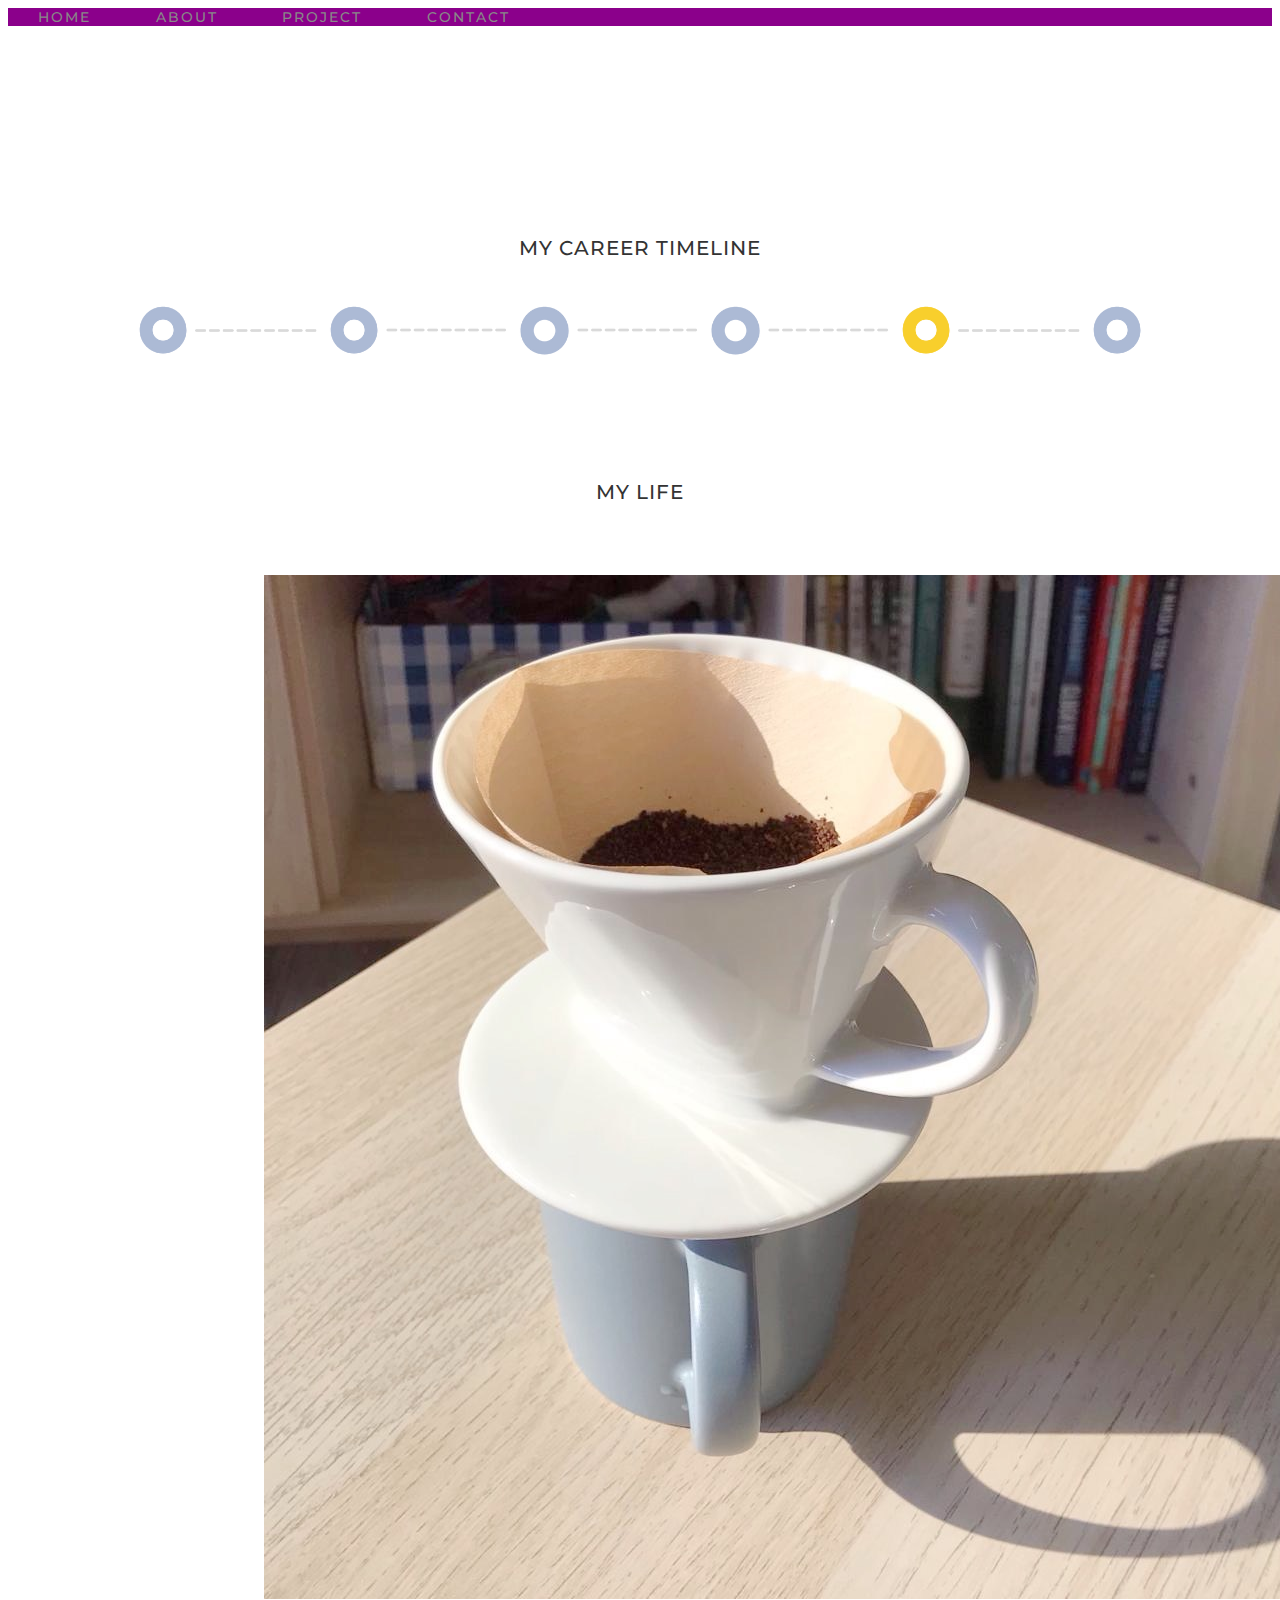
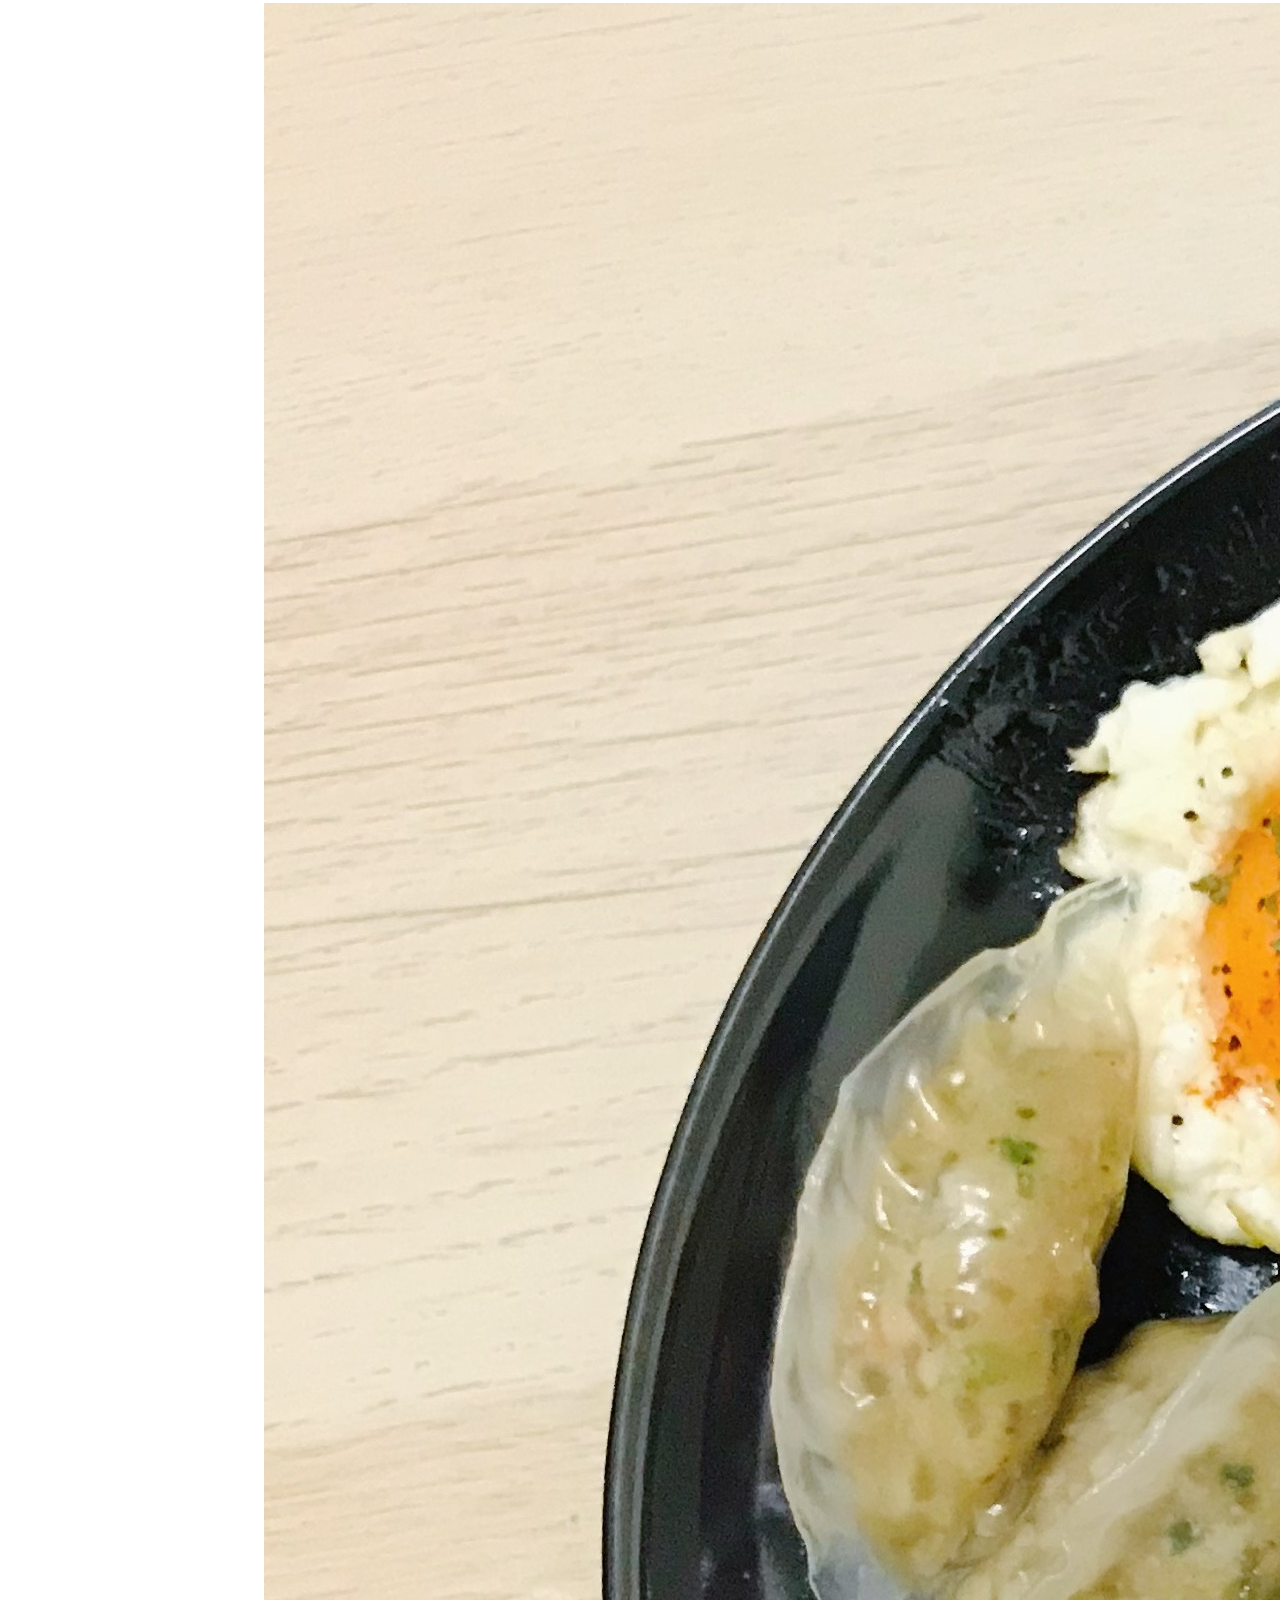
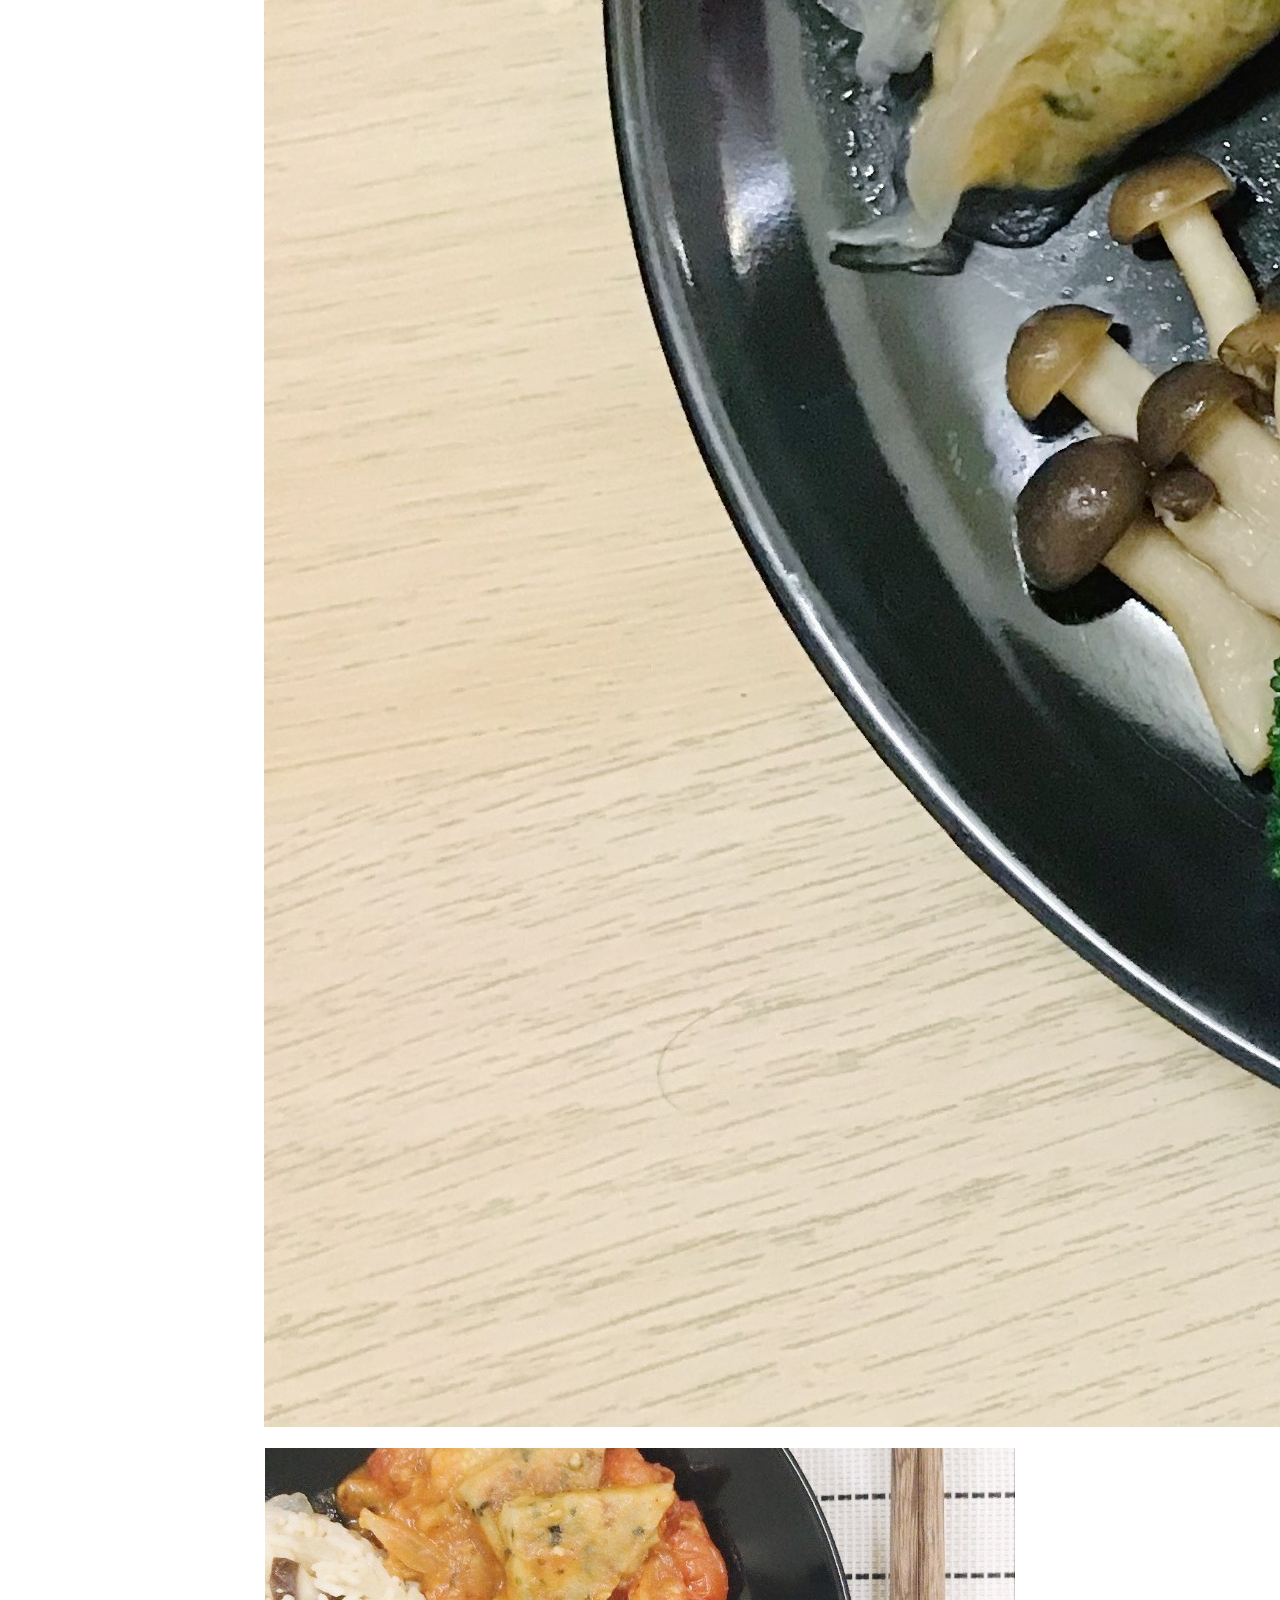
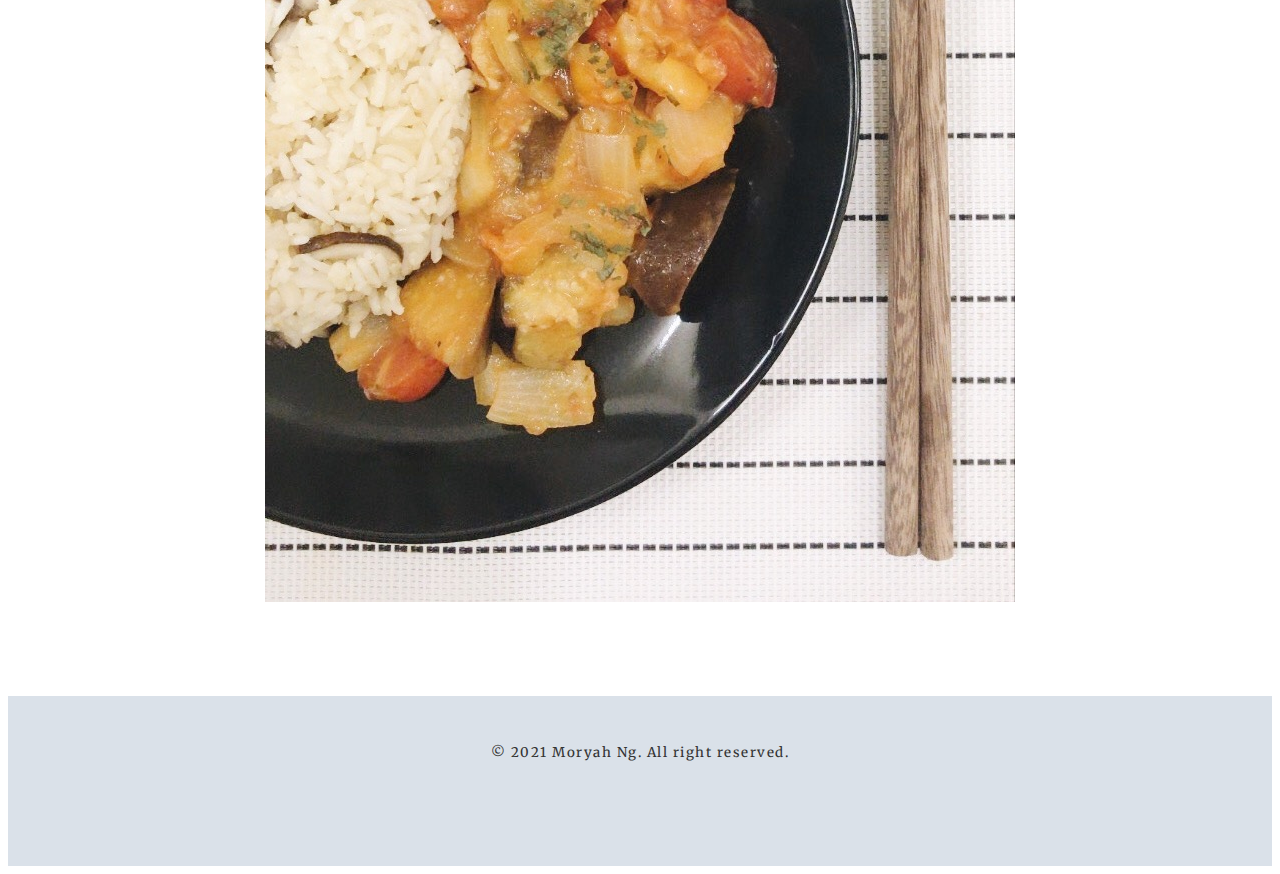
==== about.html @ 86f43a90 "first commit" ====
<!DOCTYPE html>
<html lang="en">
  <head>
    <meta charset="utf-8" />
    <title>A b o u t</title>
    <link href="https://cdn.jsdelivr.net/npm/bootstrap@5.1.3/dist/css/bootstrap.min.css" rel="stylesheet" integrity="sha384-1BmE4kWBq78iYhFldvKuhfTAU6auU8tT94WrHftjDbrCEXSU1oBoqyl2QvZ6jIW3" crossorigin="anonymous">

    <!--Google Fonts-->
    <link rel="preconnect" href="https://fonts.googleapis.com">
    <link rel="preconnect" href="https://fonts.gstatic.com" crossorigin>
    <link href="https://fonts.googleapis.com/css2?family=Montserrat:ital,wght@0,100;0,200;0,300;0,400;0,500;0,600;0,700;0,800;0,900;1,100;1,200;1,300;1,400;1,500;1,600;1,700;1,800;1,900&family=Roboto:ital,wght@0,100;0,300;0,400;0,500;0,700;0,900;1,100;1,300;1,400;1,500;1,700;1,900&display=swap" rel="stylesheet">
    <link rel="icon" href="#" />
    <link
    rel="stylesheet"
    href="https://cdnjs.cloudflare.com/ajax/libs/animate.css/4.1.1/animate.min.css">
    <link rel="stylesheet" href="./style.css" />

  </head>


  <body>

    <!--Navigation Bar-->
    <nav class="navbar fixed-top navbar-expand-sm navbar-light bg-light">
        <div class="container-fluid">
          <div class="collapse navbar-collapse" id="navbarNavAltMarkup">
            <div class="navbar-nav">
              <a class="nav-link active" aria-current="page" href="./index.html">Home</a>
              <a class="nav-link " href="./about.html">About</a>
              <a class="nav-link disabled" href="#">Project</a>
              <a class="nav-link " href="./contact.html">Contact</a>

            </div>
          </div>
        </div>
      </nav>




 

    <!--Timeline-->
    <div class="timeline">
    <h3>My Career Timeline</h3>  
      <div class="timeline-container">
        <div class="timeline-stop animate__animated animate__bounceIn" onclick="openTab('graduate')"></div>
        <div class="timeline-road animate__animated animate__rotateInDownLeft animate__delay-1s"></div>
        <div class="timeline-stop animate__animated animate__bounceIn animate__delay-1s" onclick="openTab('teacher')"></div>
        <div class="timeline-road animate__animated animate__rotateInDownLeft animate__delay-2s"></div>
        <div class="timeline-stop animate__animated animate__bounceIn animate__delay-2s" onclick="openTab('operation')"></div>
        <div class="timeline-road animate__animated animate__rotateInDownLeft animate__delay-3s"></div>
        <div class="timeline-stop animate__animated animate__bounceIn animate__delay-3s" onclick="openTab('coding')"></div>
        <div class="timeline-road animate__animated animate__rotateInDownLeft animate__delay-4s"></div>
        <div class="timeline-current animate__animated animate__bounceIn animate__delay-4s" onclick="openTab('xccelerate')""></div>
        <div class="timeline-road animate__animated animate__rotateInDownLeft animate__delay-5s"></div>
        <div class="timeline-stop animate__animated animate__bounceIn animate__delay-5s" onclick="openTab('system')""></div>
        <div class="timeline-details" id="graduate" style="display: none">
        <h3>Education</h3>
        <br>
        <p>Hong Kong Baptist University
          <br>Bachelor's degree in Visual Arts
          <br>2012 – 2016</p>
        </div>
        <div class="timeline-details" id="teacher" style="display: none">        
          <h3>Art Teacher</h3>
          <br>
          <p>Designed curriculum and taught students aged 4-12
            <br>Managed the centreʼs class schedule and roster for colleagues
            <br>Communicated with parents to maintain a good relationship
            <br>Supervised part-time staffs</p></div>
        <div class="timeline-details" id="operation" style="display: none">
          <h3>Management</h3>
          <br>
          <p>Supervised and trained new staff for operation flow
          <br>Ensure employees have appropriate training and other resources to perform their jobs
          <br>Generated monthly reports of centres’ performance</p>
        </div>
        <div class="timeline-details" id="coding" style="display: none">
          <h3>Ed-tech</h3>
          <br>
          <p>Designing an operation workflow for the CS team, administration
          <br>Setting up automation and reducing errors in manual processes
          <br>Exploring partnership with schools and companies
          <br>Make sure each project is on schedule and in line with the proposals
          <br>Developing ideas and managing project</p>
        </div>
        <div class="timeline-details" id="xccelerate" style="display: none">
          <h3>Coding Bootcamp</h3>
          <br>
          <p>Here I am. And you know what?</p>
          <br>
          <p id="codingJoke"></p>
        </div>
        <div class="timeline-details" id="system" style="display: none">
          <h3>Goal</h3>
          <br>
          <p>Build up an education Information Management System
            <br> Start my own project
          </p>
        </div>
      </div>
    </div>
    

      <!-- Gallery -->
      <img class="wow gallery-bg animate__animated animate__rollIn animate__delay-0.5s " src="./images/shape_2.png" data-wow-offset="250" alt="">

      <div class="photogallery">
        <h3>My Life</h3> 
        <br>
        <br>
        <div class="row">
          <div class="col-lg-4 col-md-12 mb-4 mb-lg-0">
            <img
              src="./images/1.jpg"
              class="photoitem w-100 shadow-1-strong rounded mb-4"
              alt=""
            />
        
            <img
              src="./images/6.jpg"
              class="w-100 shadow-1-strong rounded mb-4"
              alt=""
            />
          </div>
          
        
          <div class="col-lg-4 mb-4 mb-lg-0">
            <img
              src="./images/3.JPG"
              class="w-100 shadow-1-strong rounded mb-4"
              alt=""
            />
        
            <img
              src="./images/7.JPG"
              class="w-100 shadow-1-strong rounded mb-4"
              alt=""
            />
          </div>
        

          
          <div class="col-lg-4 mb-4 mb-lg-0">
            <img
              src="./images/painting.jpg"
              class="w-100 shadow-1-strong rounded mb-4"
              alt=""
            />
        
            <img
              src="./images/2.JPG"
              class="w-100 shadow-1-strong rounded mb-4"
              alt=""
            />
          </div>


        </div>
        </div>

       
  <!--Footer-->
  <footer>
    <p>© 2021 Moryah Ng. All right reserved.</p>
  </footer>
    
  <script src="https://cdn.jsdelivr.net/npm/bootstrap@5.1.3/dist/js/bootstrap.bundle.min.js" integrity="sha384-ka7Sk0Gln4gmtz2MlQnikT1wXgYsOg+OMhuP+IlRH9sENBO0LRn5q+8nbTov4+1p" crossorigin="anonymous"></script>
  <script src="https://code.jquery.com/jquery-3.6.0.min.js" integrity="sha256-/xUj+3OJU5yExlq6GSYGSHk7tPXikynS7ogEvDej/m4=" crossorigin="anonymous"></script>
  <script src="./app.js" type="text/javascript"></script>
  <script src="wow.min.js"></script>
  <script>new WOW().init();</script>
</body>
---- style.css ----
@import url("https://fonts.googleapis.com/css2?family=Merriweather:ital,wght@0,300;0,400;0,700;0,900;1,300;1,400;1,700;1,900&family=Montserrat:ital,wght@0,100;0,200;0,300;0,400;0,500;0,600;0,700;0,800;0,900;1,100;1,200;1,300;1,400;1,500;1,600;1,700;1,800;1,900&display=swap");
/* General Setting */
body {
  font-family: "Merriweather", serif !important ;
  color: #333;
  font-size: 10pt;
  letter-spacing: 1.5px;
}

h1 {
  font-family: "Montserrat", sans-serif;
  font-weight: 500;
  font-size: 30px;
}
h2 {
  font-family: "Montserrat", sans-serif;
  font-weight: 400;
  font-size: 24px;
}

h3 {
  font-family: "Montserrat", sans-serif;
  font-weight: 500;
  font-size: 20px;
  text-transform: uppercase;
  letter-spacing: 1px;
}

/* General Setting - colors */
.white {
  color: white;
}

/* General Setting - background elements */


.profile-bg {
  right: 2vw;
  position: absolute;
  z-index: -1;
  width: 20vw;
}

.quote-bg2 {
  margin-right: 2vw;
  position: absolute;
  left: 10vw;
  z-index: -1;
  width: 20vw;
  margin-top: 20vh;
}

.quote-bg3 {
  margin-right: 2vw;
  position: absolute;
  right: 30vw;
  z-index: -1;
  width: 50px;
  margin-top: 60vh;
  opacity: 0.6;
}

.quote-bg {
  margin-right: 2vw;
  position: absolute;
  right: 20vw;
  z-index: -1;
  width: 10vw;
  margin-top: 30vh;
}

.message-bg {
  right: 2vw;
  position: absolute;
  z-index: -1;
  height: 35vw;
  bottom: -5vw;
}

.message-bg2 {
  left: 10vw;
  position: absolute;
  z-index: -1;
  height: 35vh;
}

.gallery-bg {
  right: -10vw;
  position: absolute;
  z-index: -1;
  bottom: -50vh;
}

@media only screen and (max-width: 990px) {
  .profile-bg {
    margin-left: 2vw;
    position: absolute;
    z-index: -1;
    width: 20vw;
    opacity: 0.5;
  }
  .profile-bg2 {
    display: none;
  }
  .quote-bg {
    margin-right: 2vw;
    position: absolute;
    right: 30vw;
    z-index: -1;
    width: 30vw;
    opacity: 0.6;
  }
}

/* Navigation Bar */
.navbar {
  background: darkmagenta;
}

.navbar-nav {
  margin-left: auto;
  margin-right: auto;
}

.nav-link {
  margin: 10px 30px;
  font-family: "Montserrat", sans-serif;
  font-weight: 500;
  font-size: 14px;
  color: #888;
  text-decoration: none;
  text-transform: uppercase;
  letter-spacing: 2px;
}



.profile {
  position: static;
  margin-top: 22.5vh;
  padding: 10px 15vw;
}

.profile-pic {
  padding: 20px;
}

.profile-pic-image {
  width: 100%;
  height: 100%;
  object-fit: cover;
  background: darkred;
}

.self-intro-container {
  background-color: #cddadb;
}

.self-intro {
  padding: 15%;
  text-align: left;
  width: auto;
}

.socialmedia {
  text-align: center;
  bottom: 0;
  padding: 10%;
}

.socialmedia-icon {
  margin: 0px 10px;
}



.quote {
  margin-top: 40vh;
  margin-bottom: 30vh;
  padding: 10px 15vw;
  text-align: center;
}

.personality {
  padding: 10px 15vw;
  text-align: center;
}

.card-group {
  margin-top: 10vh;
  margin-bottom: 25vh;
}

.card {
  border: 0px;
  background: none;
  text-align: center;
  z-index: -1;
}

.card-title {
  text-align: center;
}

.card-img-top {
  padding: 10% 30%;
}

.spotlight {
  position: absolute;
  right: 20%;
  min-width: 60%;
  min-height: 60%;
  z-index: -1;
}

.toast {
  display: initial;
  position: fixed;
  bottom: 5vh;
  font-family: "Montserrat", sans-serif;
  right: 5vh;
}

.whatsappIcon {
  display: none;
  position: fixed;
  bottom: 5vh;
  right: 5vh;
}
.whatsappIconImg {
  filter: drop-shadow(5px 5px 5px #666);
}

.whatsappIconImg:hover {
  filter: drop-shadow(2px 2px 3px #666);
  cursor: pointer;
}


.messageme {
  margin-top: 20vh;
  padding: 10px 25vw;
  text-align: center;
}

.formContainer {
  margin-top: 7.5vh;
  text-align: left;
}

.input-group-text {
  font-size: 8pt;
  text-transform: lowercase;
}

.input-group {
  margin-bottom: 15px;
}

.form-label {
  font-size: 8pt;
  text-transform: lowercase;
}

.btn-primary {
  background-color: #97c1a9 !important;
  border: 0px;
  padding-left: 15px;
  padding-right: 15px;
  font-family: "Montserrat", sans-serif;
}
.btn-primary:hover {
  background-color: #97c1a9;
  border: 0px;
  padding: 10px 20px;
  font-family: "Montserrat", sans-serif;
}

.btn-whatsapp {
  background-color: #6ebf63 !important;
  font-weight: 600;
}
.btn-whatsapp:hover {
  background-color: #6ebf63;
  padding: 4px 15px;
  font-weight: 600;
}

.mt-2.pt-2.border-top {
  text-align: center;
}

/* Timeline */
.timeline {
  position: static;
  padding: 10px 10vw;
  text-align: center;
  margin-top: 20vh;
}
.timeline-container {
  display: grid;
  grid-template-columns: 1fr 2.5fr 1fr 2.5fr 1fr 2.5fr 1fr 2.5fr 1fr 2.5fr 1fr;
  grid-template-rows: 100px;
}

.timeline-stop {
  background-image: url(images/timeline-stop.png);
  background-size: contain;
  background-repeat: no-repeat;
  background-position: center;
  cursor: pointer;
}

.timeline-current {
  background-image: url(images/timeline-current.png);
  background-size: contain;
  background-repeat: no-repeat;
  background-position: center;
  cursor: pointer;
}
.timeline-road {
  background-image: url(images/timeline-road.png);
  background-size: contain;
  background-repeat: no-repeat;
  background-position: center;
}

.timeline-details {
  display: none;
  grid-column: 3 / 10;
  grid-row: 2;
  border-radius: 10px;
  background-color: #e3e7f0;
  padding: 2% 10%;
  min-height: 200px;
}


/* Closable button inside the image */
.closebtn {
  position: absolute;
  top: 10px;
  right: 15px;
  color: white;
  font-size: 35px;
  cursor: pointer;
}

.photogallery{
  padding: 0px 20vw;
  margin: 10vh 0px;
  text-align: center;
}


.socialmedia {
  background-color: #dae1e9;
  padding: 20px;
}

footer {
  background-color: #dae1e9;
  height: 15vh;
  text-align: center;
  padding-top: 35px;
}
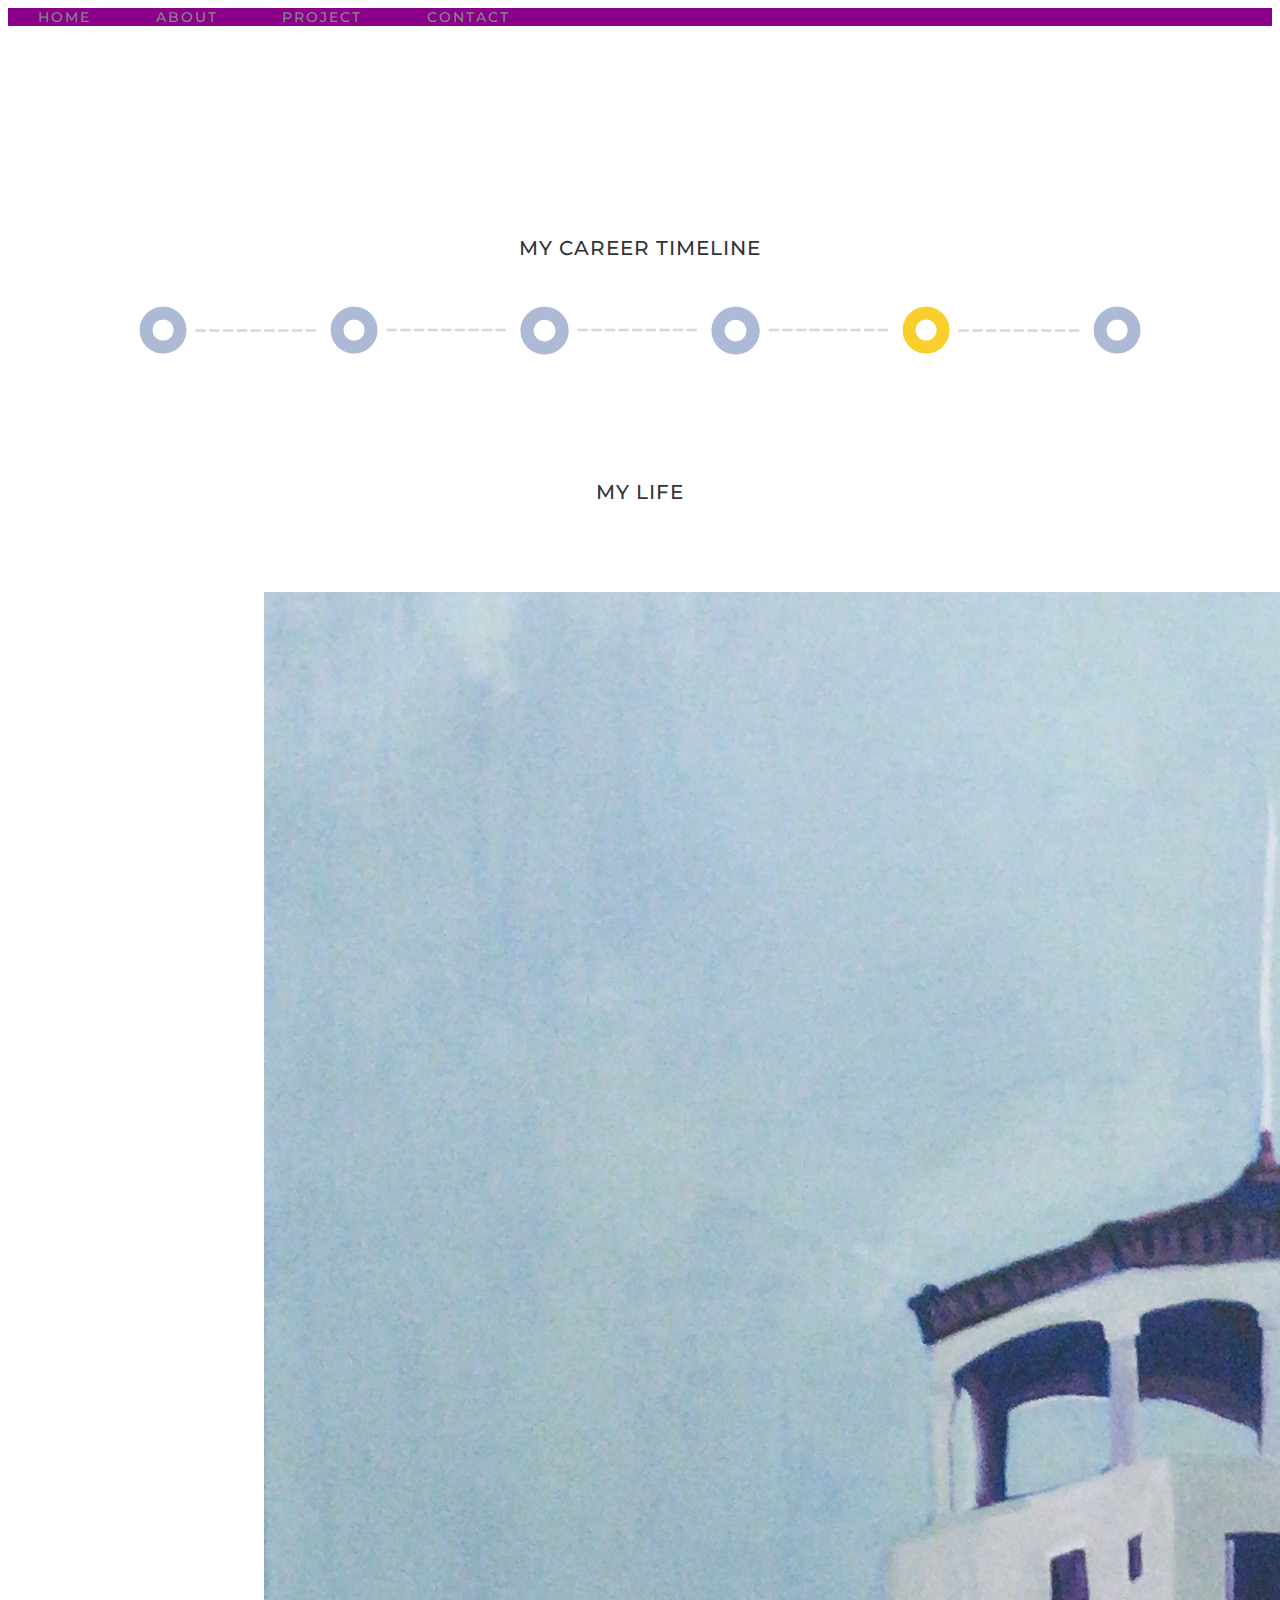
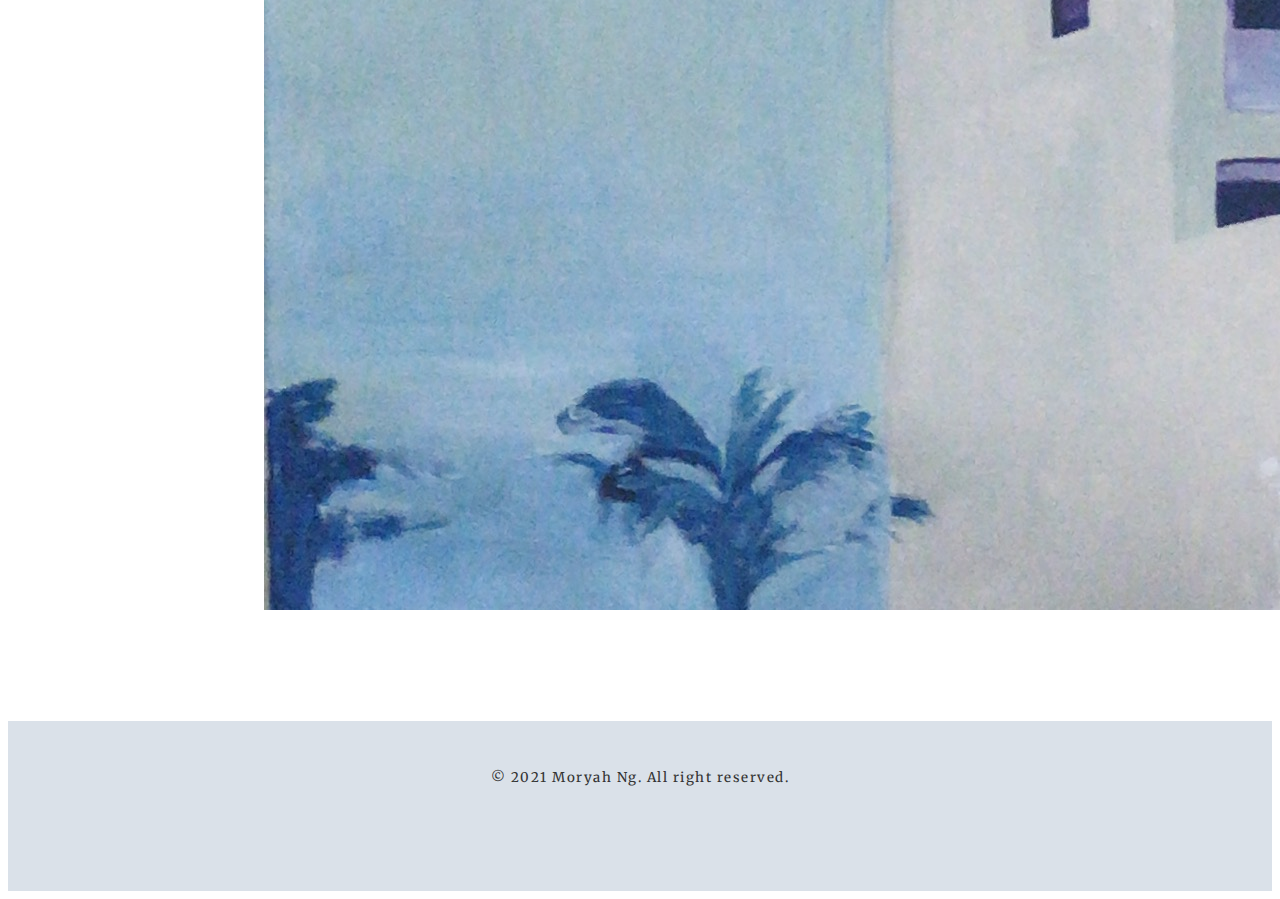
==== commit 2a05b9e9: "Version 2" ====
--- a/about.html
+++ b/about.html
@@ -128,13 +128,13 @@
         
           <div class="col-lg-4 mb-4 mb-lg-0">
             <img
-              src="./images/3.JPG"
+              src="./images/3.jpg"
               class="w-100 shadow-1-strong rounded mb-4"
               alt=""
             />
         
             <img
-              src="./images/7.JPG"
+              src="./images/7.jpg"
               class="w-100 shadow-1-strong rounded mb-4"
               alt=""
             />
@@ -144,13 +144,13 @@
           
           <div class="col-lg-4 mb-4 mb-lg-0">
             <img
-              src="./images/painting.jpg"
+              src="./images/painting.JPG"
               class="w-100 shadow-1-strong rounded mb-4"
               alt=""
             />
         
             <img
-              src="./images/2.JPG"
+              src="./images/2.jpg"
               class="w-100 shadow-1-strong rounded mb-4"
               alt=""
             />
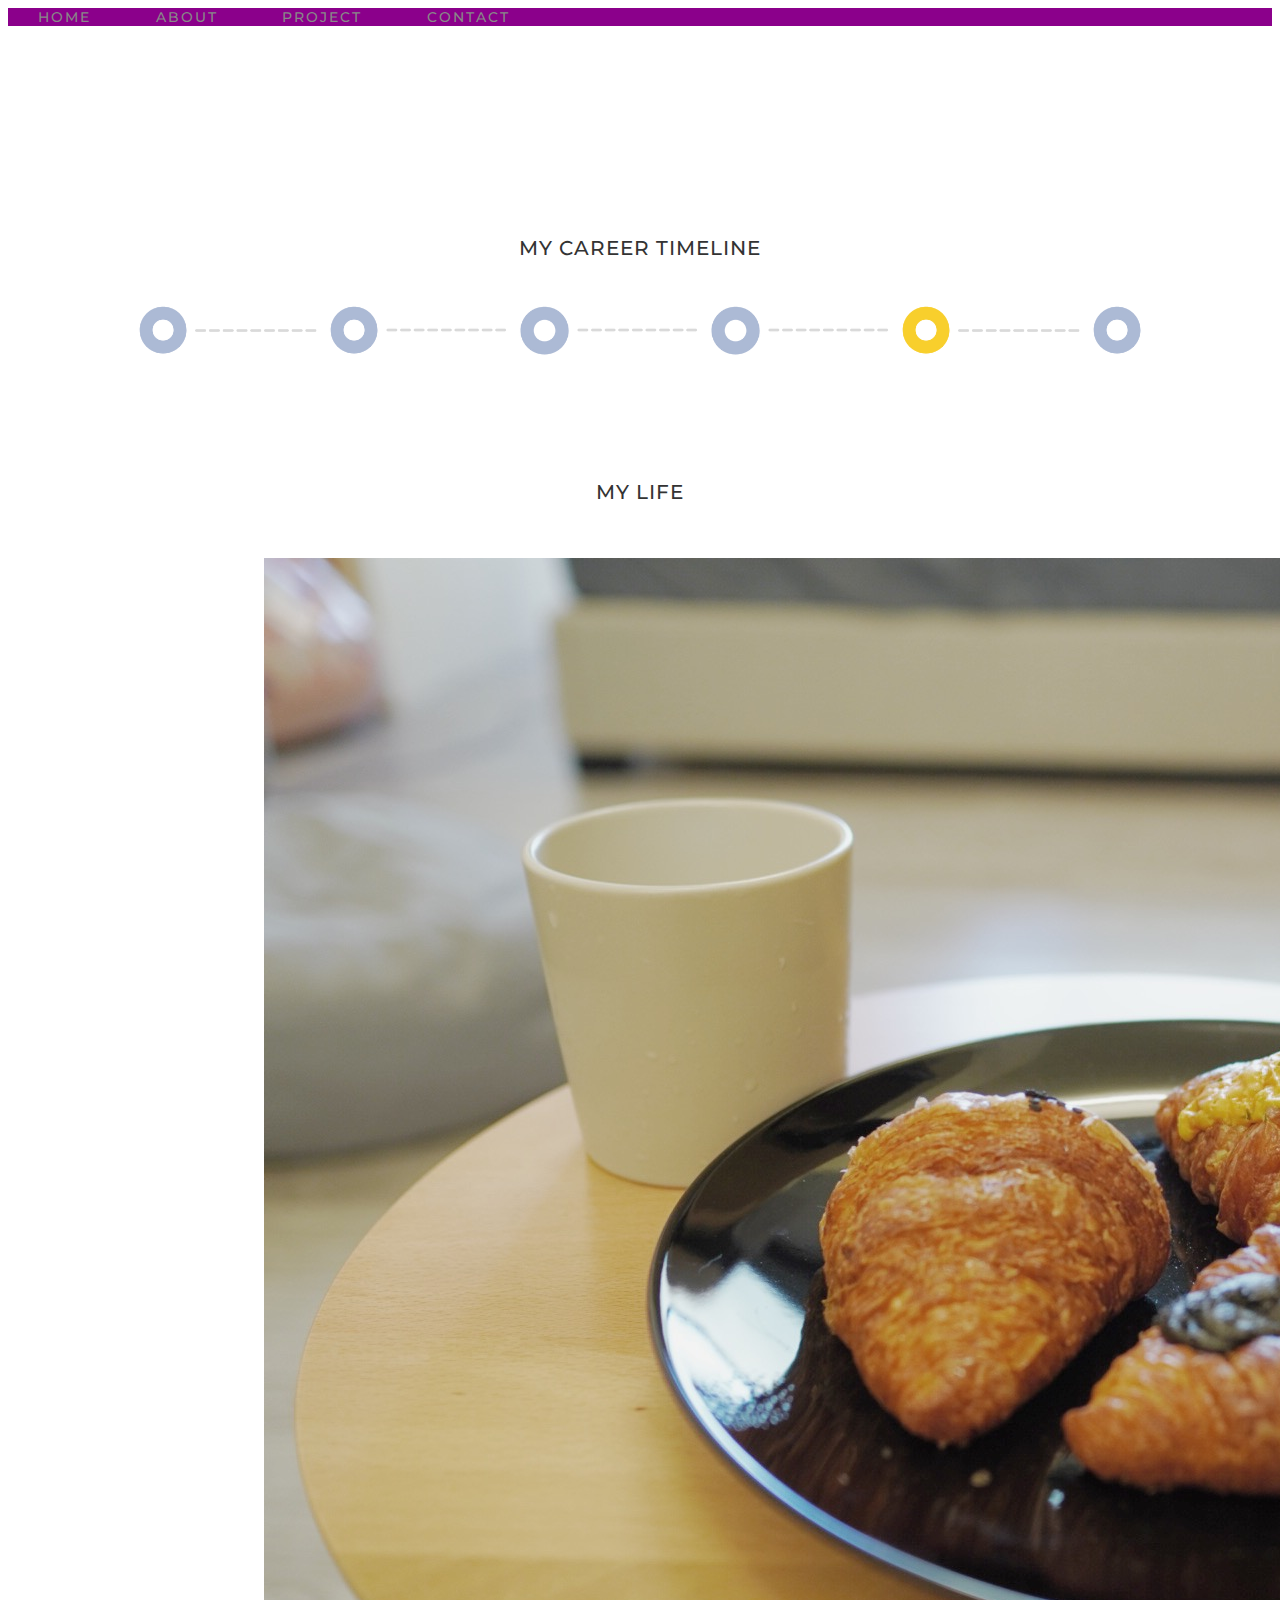
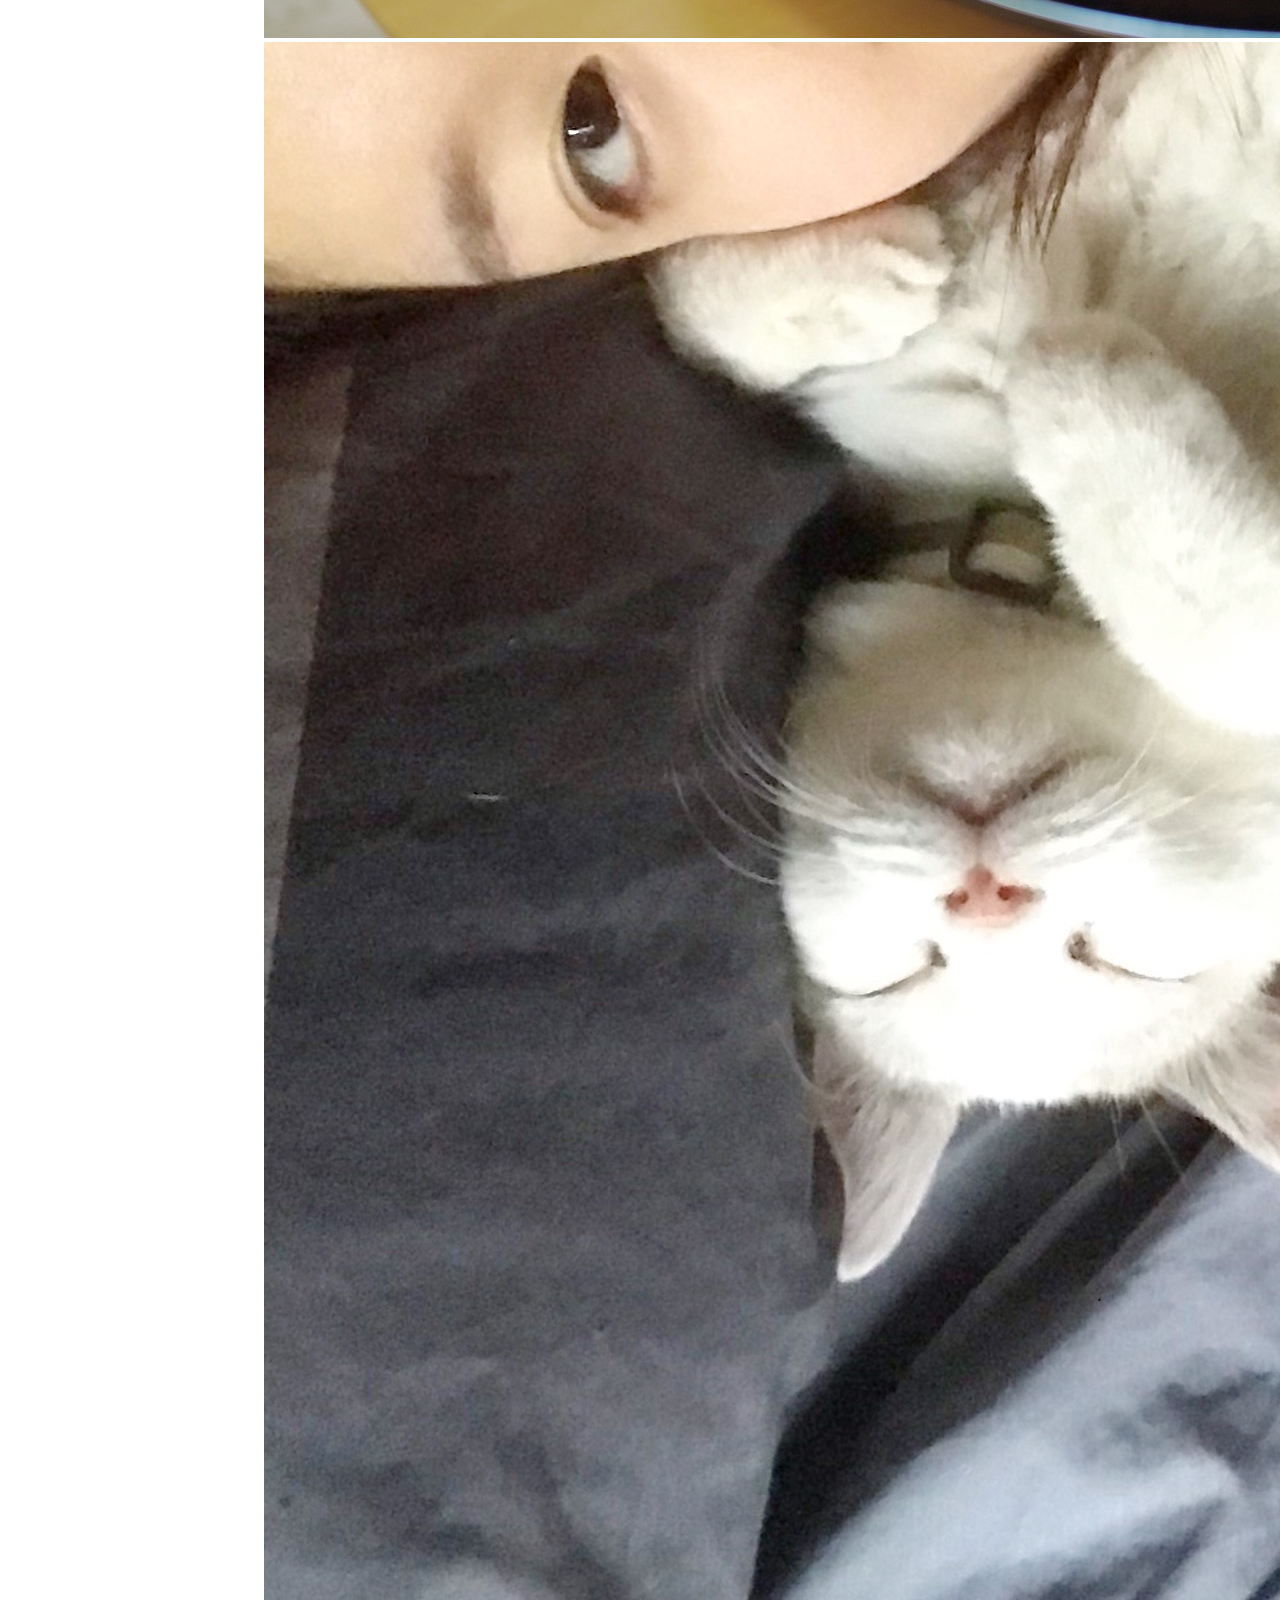
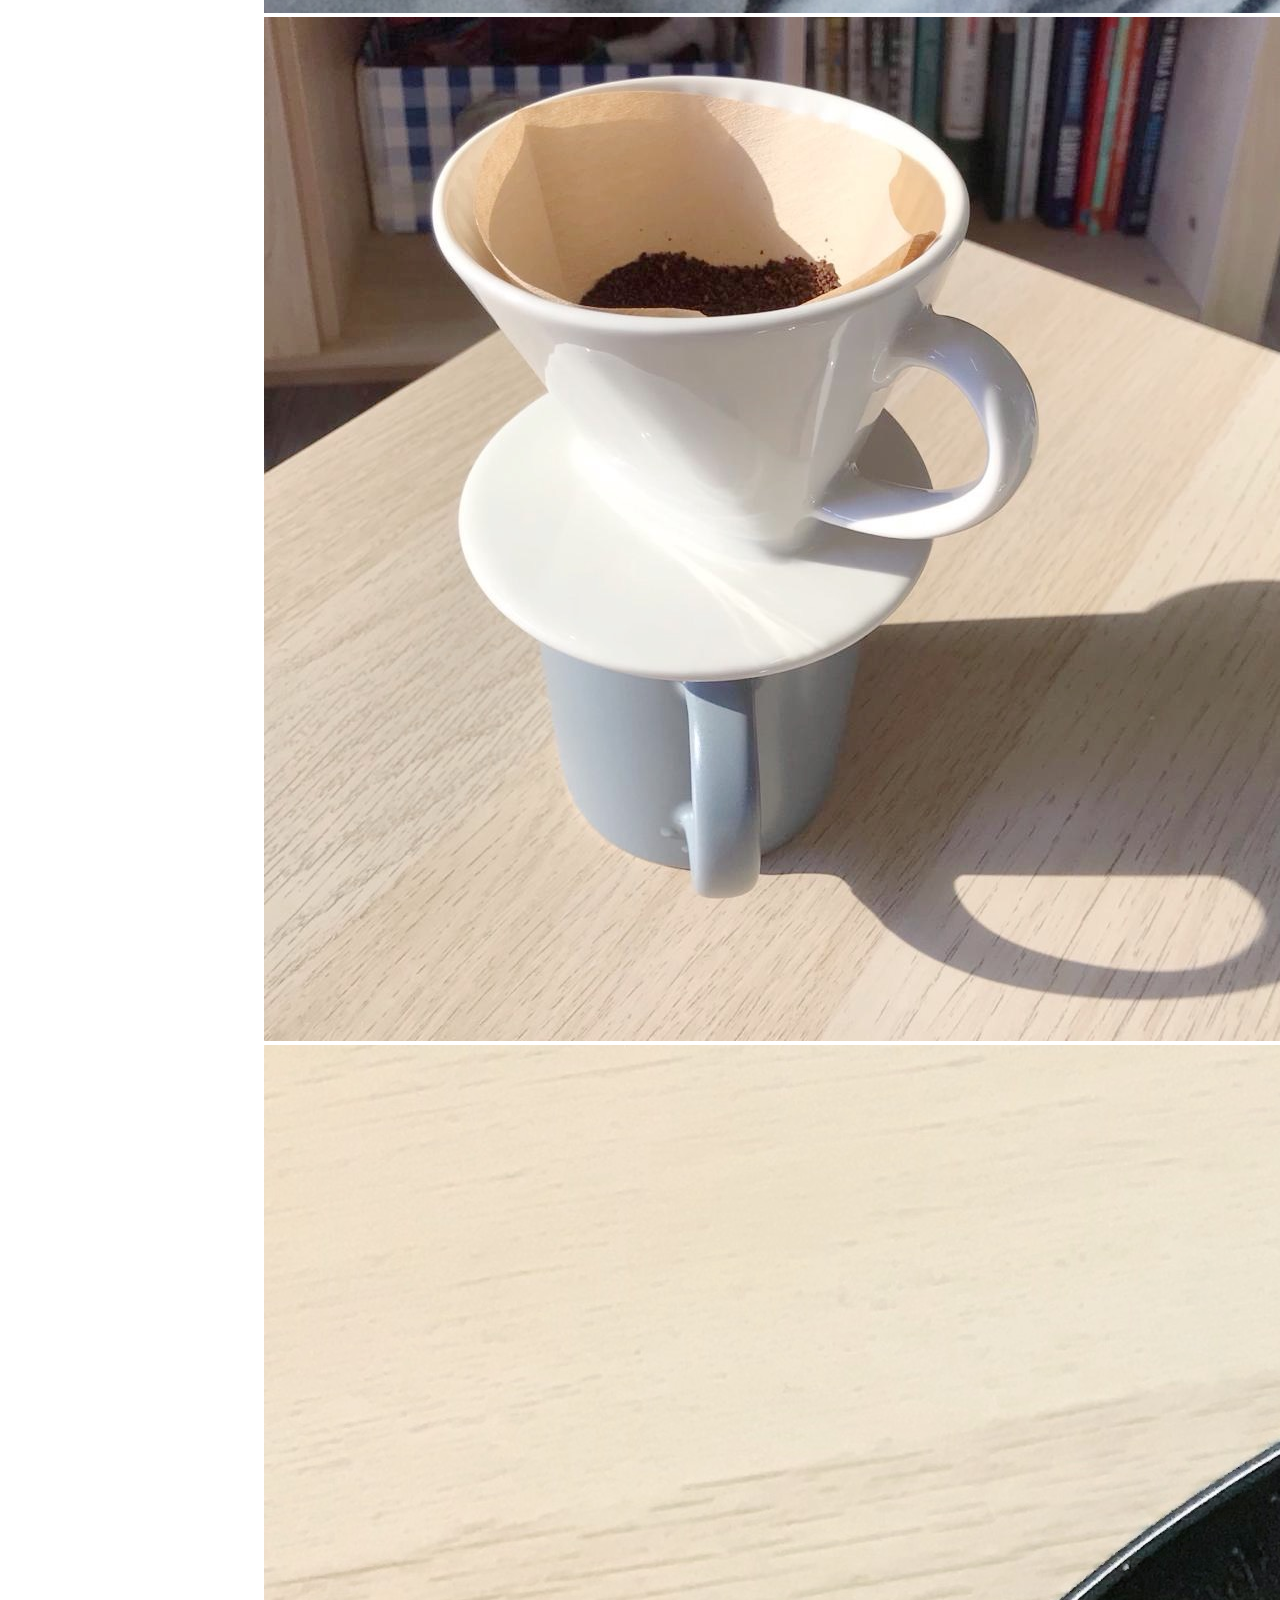
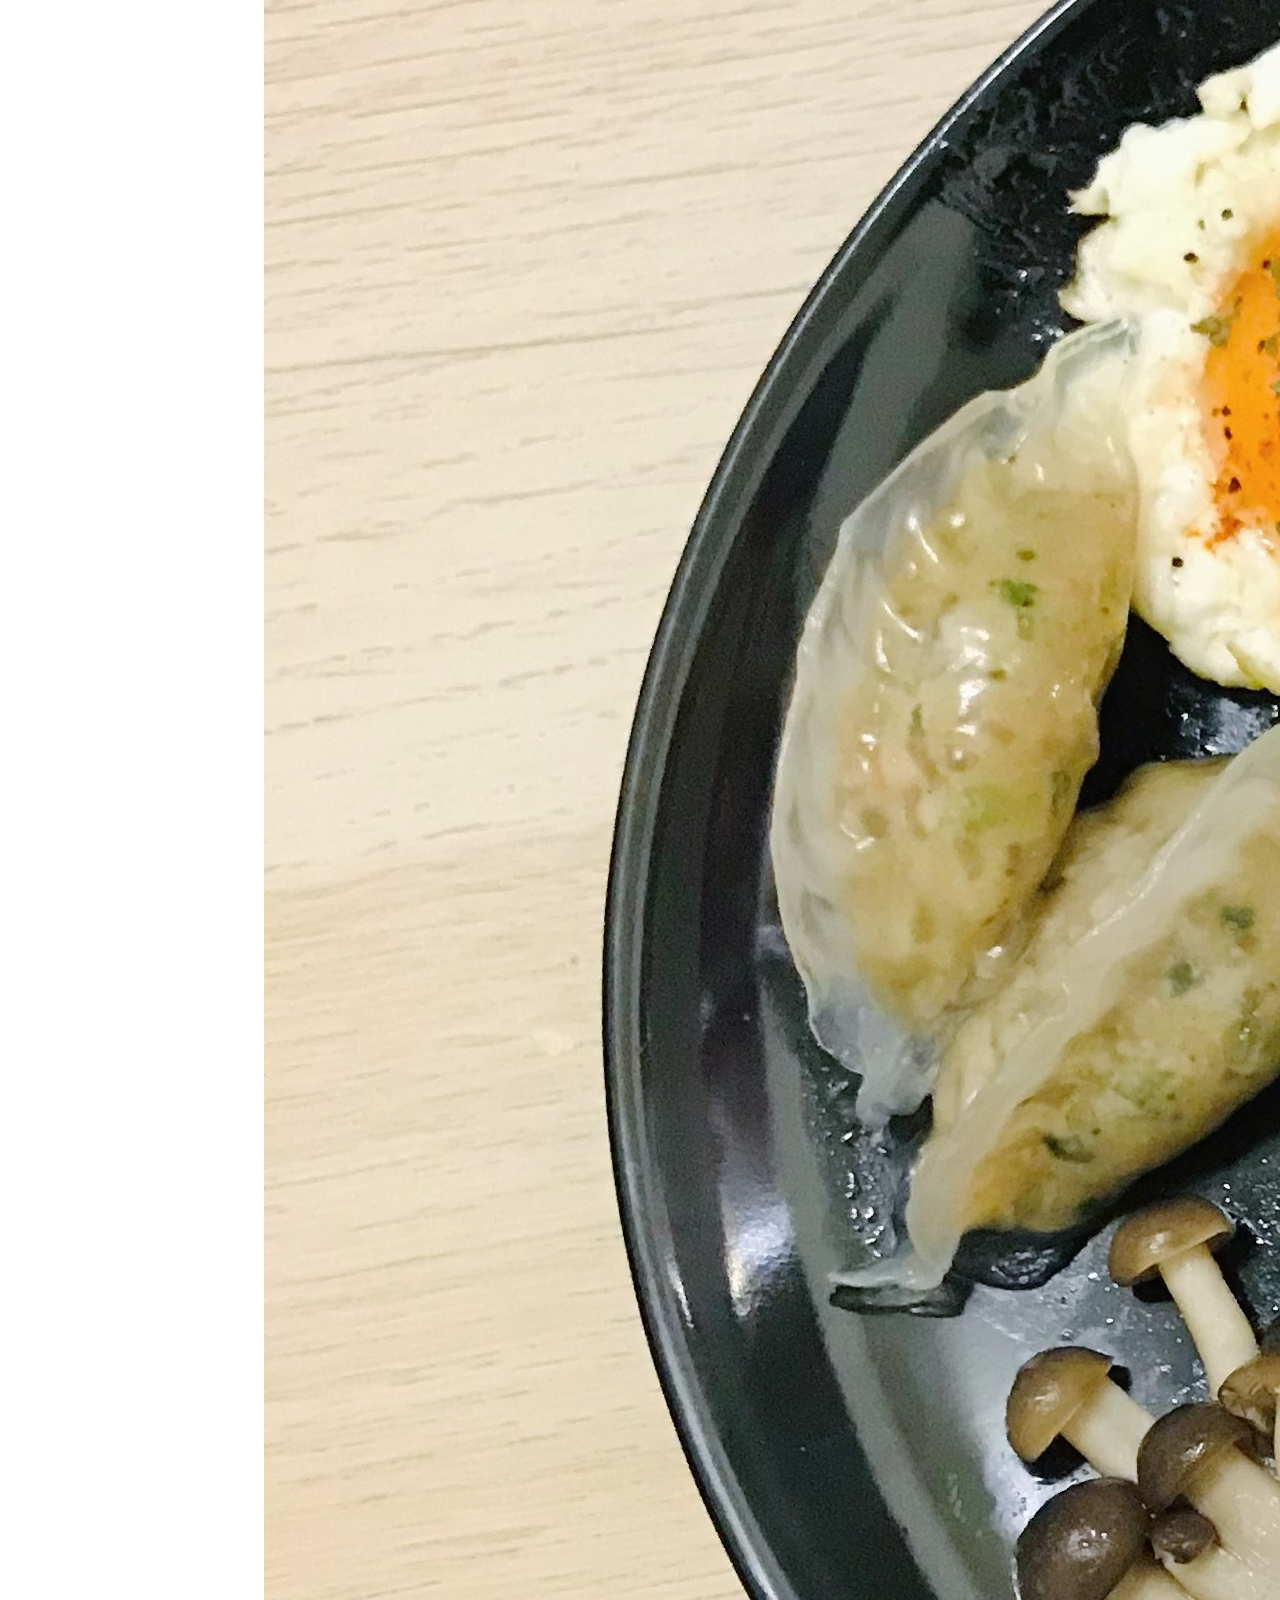
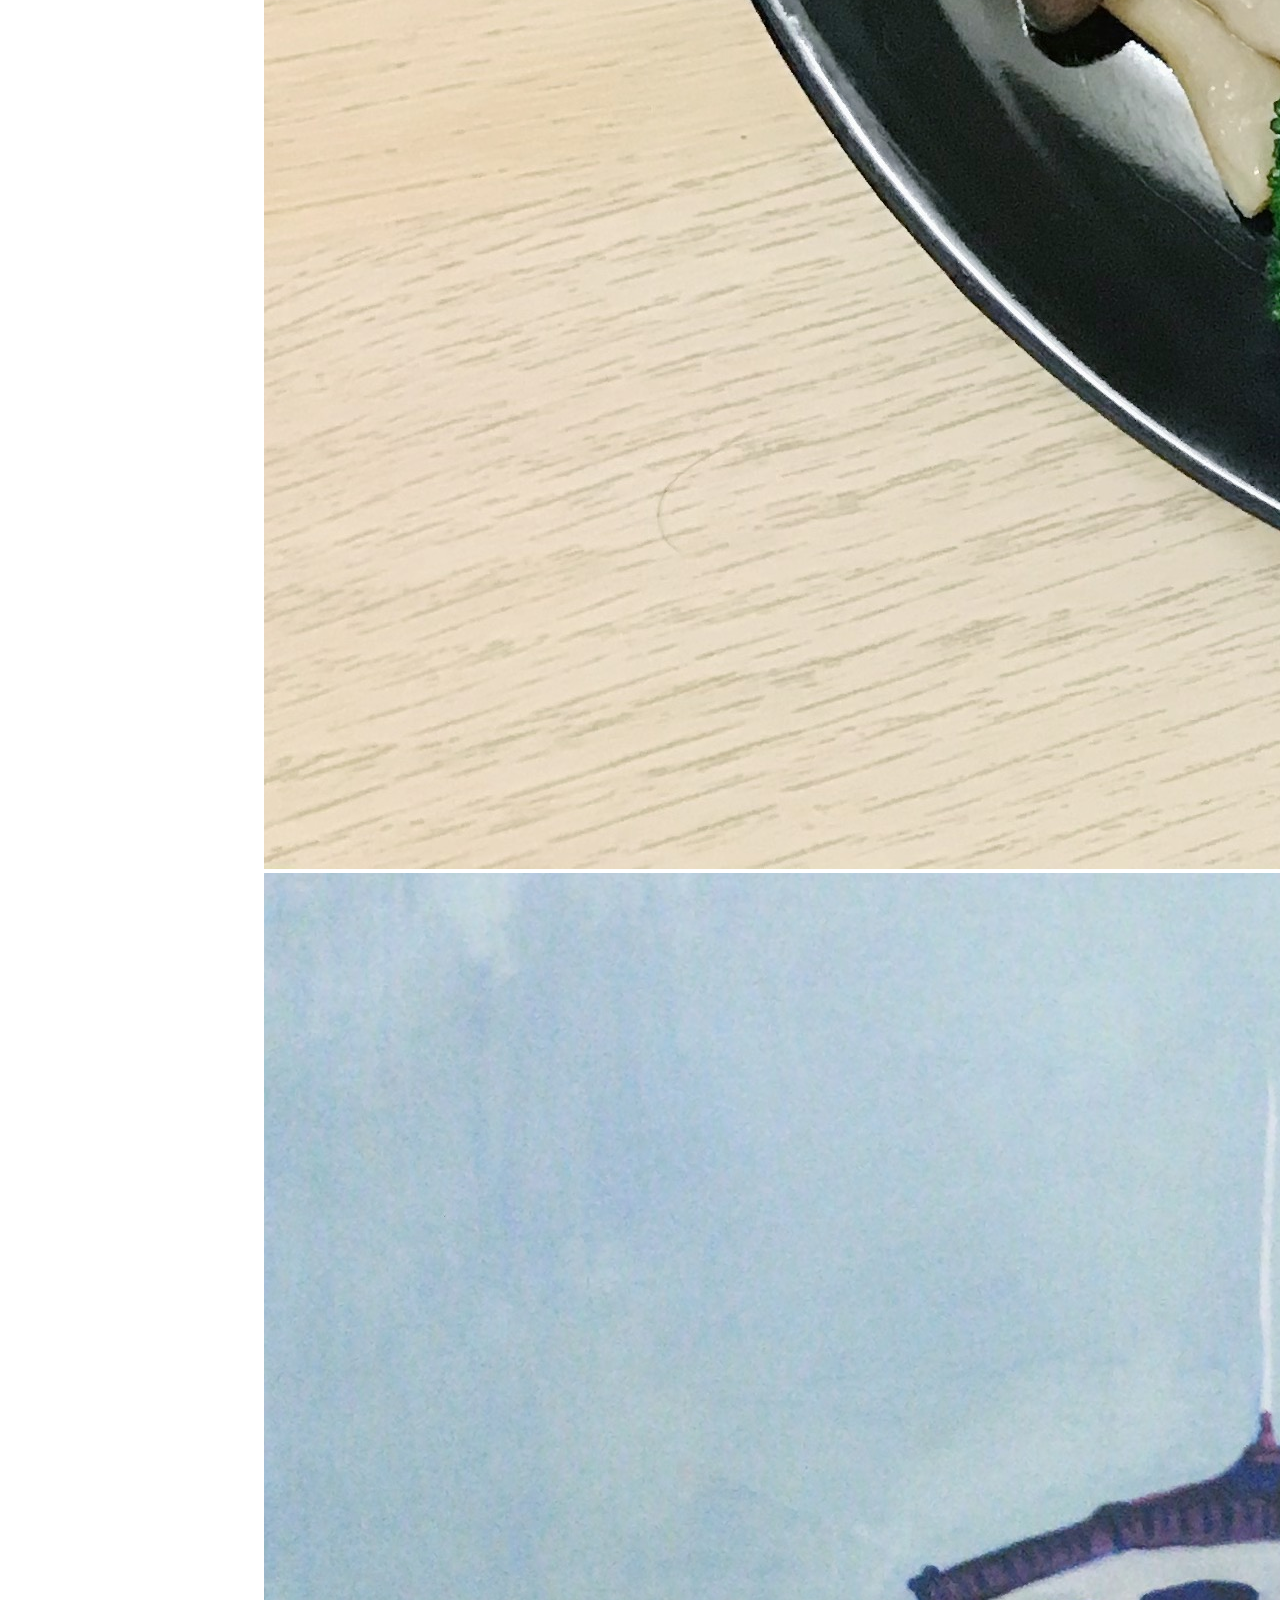
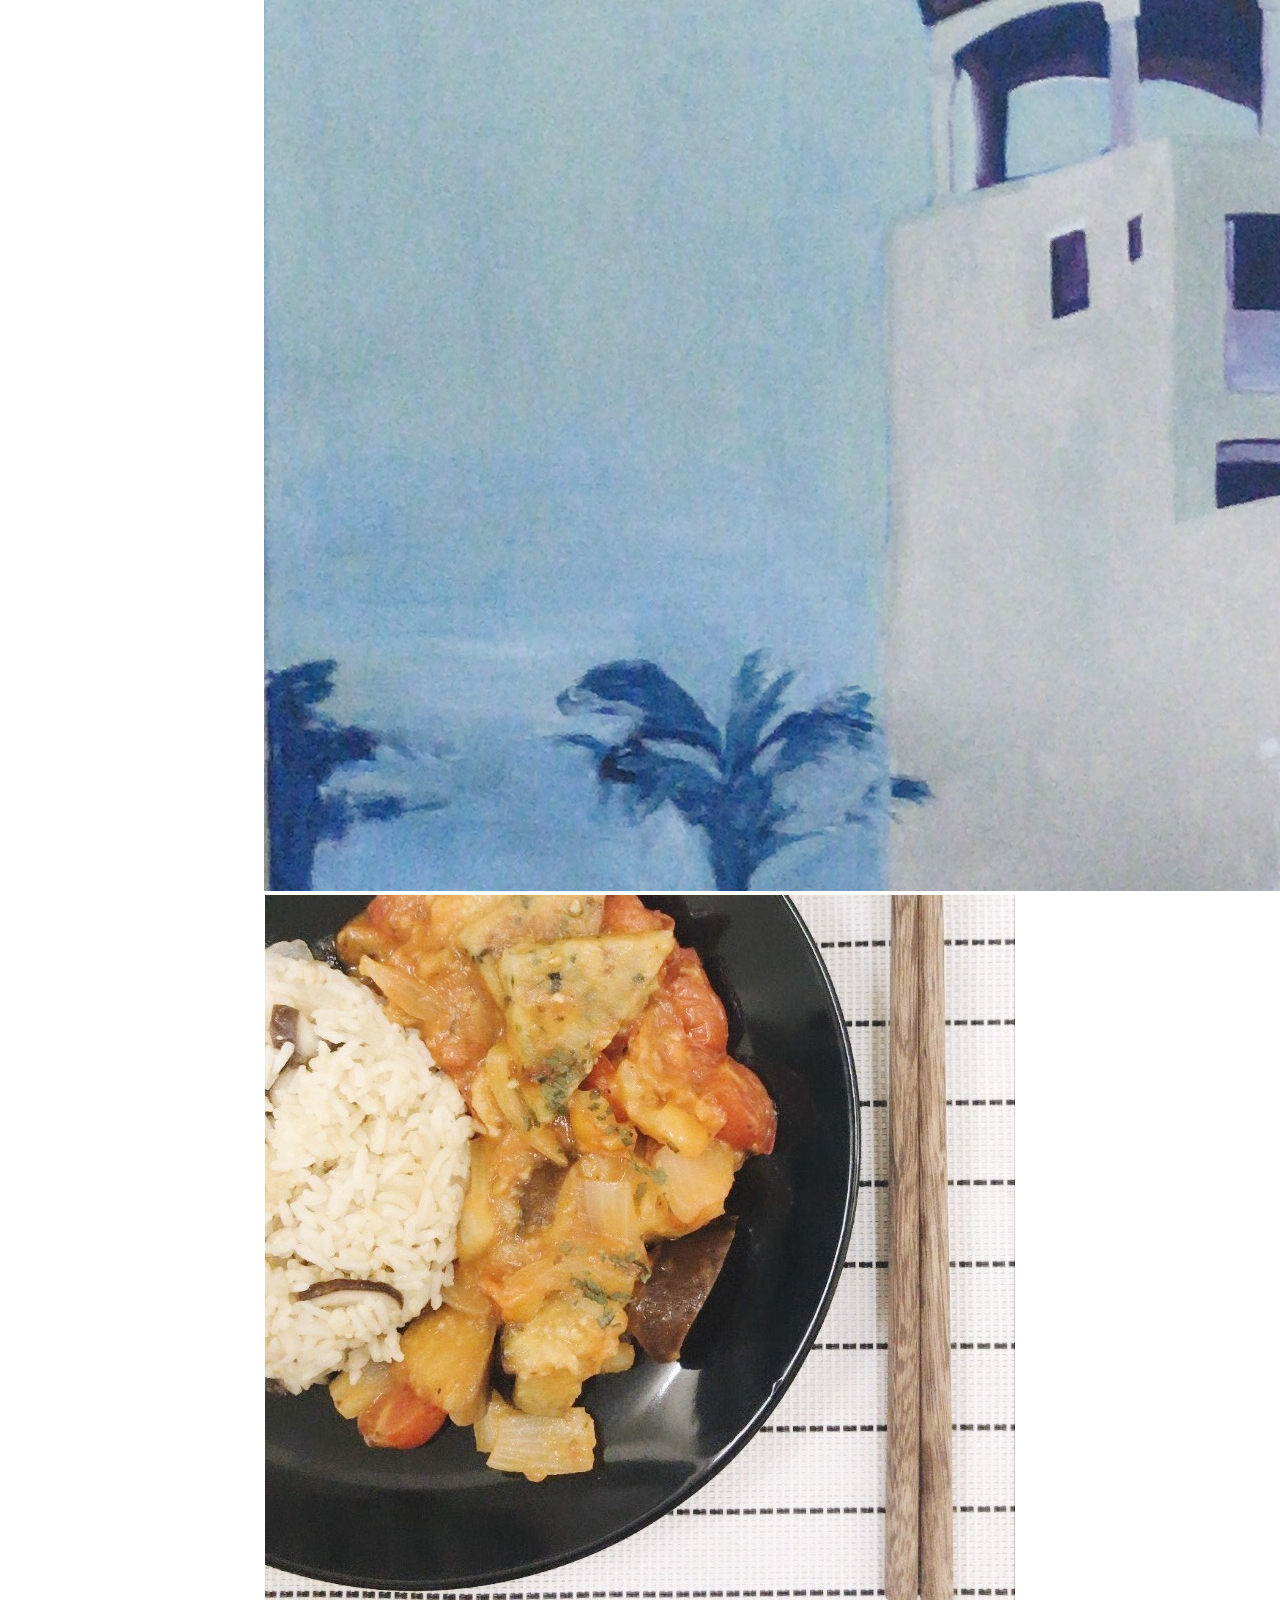
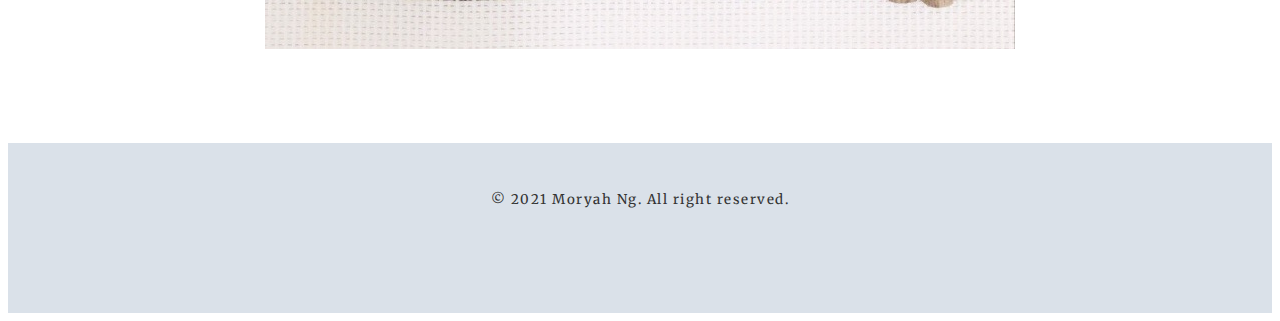
==== commit bdb2cbb1: "Version3" ====
--- a/about.html
+++ b/about.html
@@ -113,13 +113,13 @@
         <div class="row">
           <div class="col-lg-4 col-md-12 mb-4 mb-lg-0">
             <img
-              src="./images/1.jpg"
+              src="./images/1.JPG"
               class="photoitem w-100 shadow-1-strong rounded mb-4"
               alt=""
             />
         
             <img
-              src="./images/6.jpg"
+              src="./images/6.JPG"
               class="w-100 shadow-1-strong rounded mb-4"
               alt=""
             />
@@ -128,13 +128,13 @@
         
           <div class="col-lg-4 mb-4 mb-lg-0">
             <img
-              src="./images/3.jpg"
+              src="./images/3.JPG"
               class="w-100 shadow-1-strong rounded mb-4"
               alt=""
             />
         
             <img
-              src="./images/7.jpg"
+              src="./images/7.JPG"
               class="w-100 shadow-1-strong rounded mb-4"
               alt=""
             />
@@ -150,7 +150,7 @@
             />
         
             <img
-              src="./images/2.jpg"
+              src="./images/2.JPG"
               class="w-100 shadow-1-strong rounded mb-4"
               alt=""
             />
